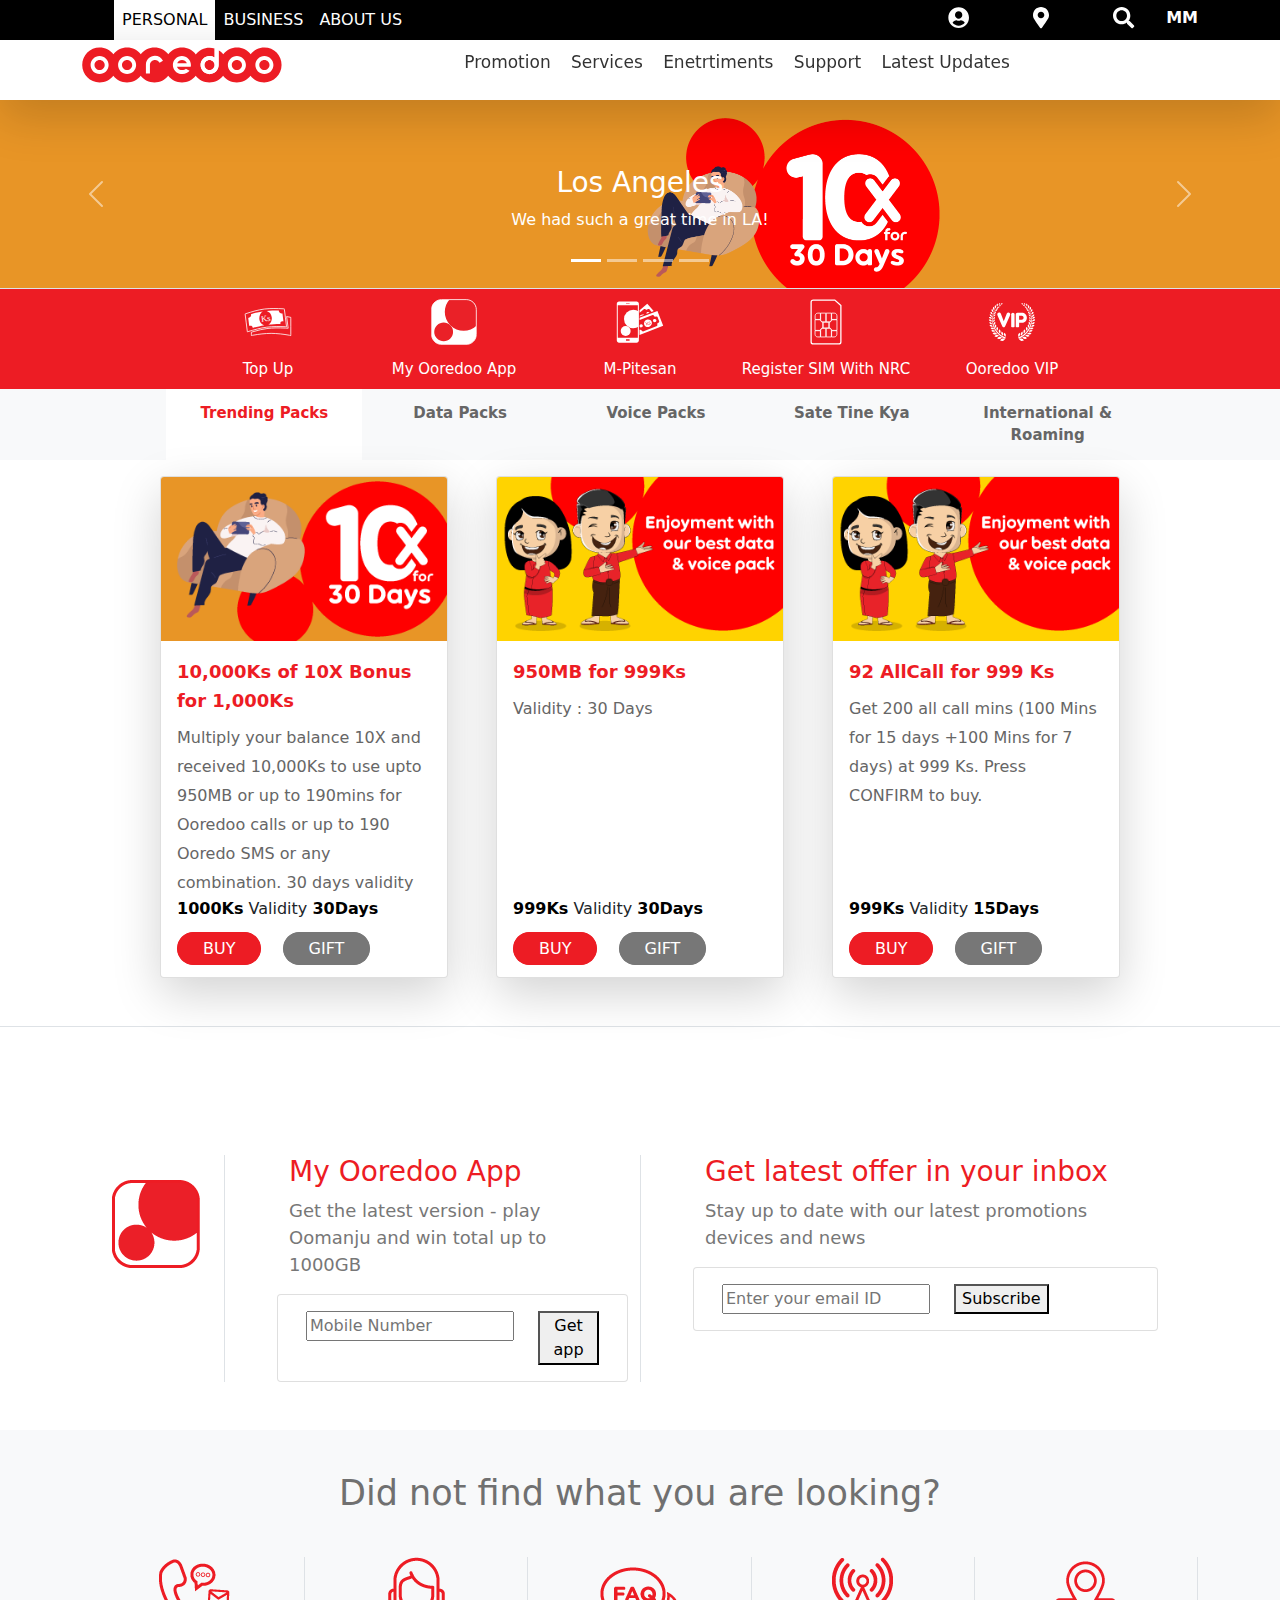
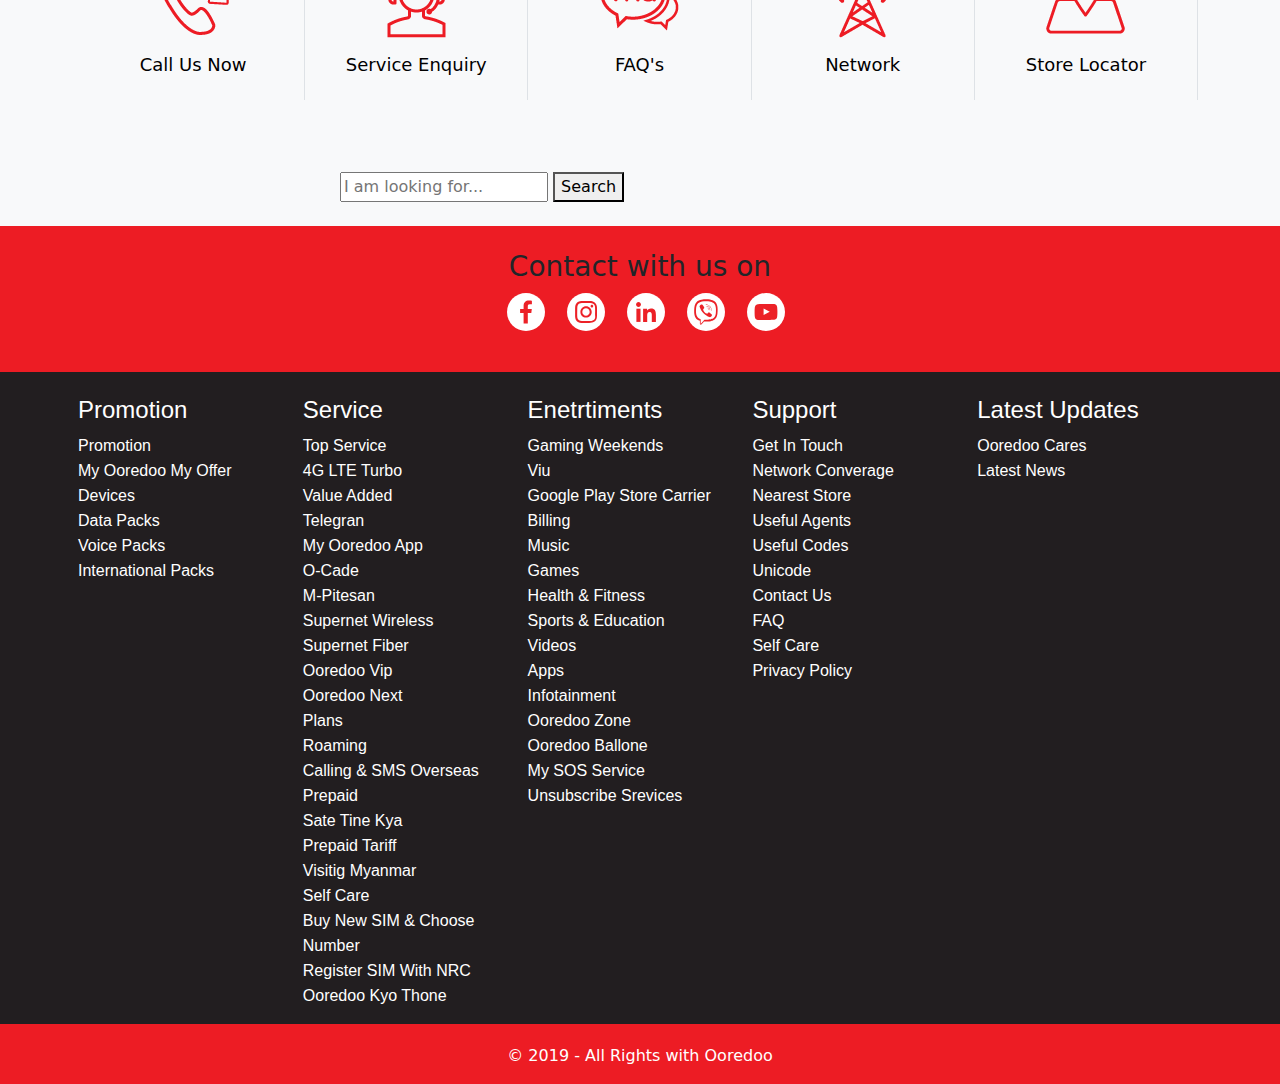
==== html/index.html @ 9fad3181 "first commit" ====
<!DOCTYPE html>
<html lang="en">
  <head>
    <meta charset="UTF-8" />
    <meta http-equiv="X-UA-Compatible" content="IE=edge" />
    <meta name="viewport" content="width=device-width, initial-scale=1.0" />
    <title>OOREDOO WEBSITE</title>
    <link rel="stylesheet" href="../css/reset.css" />
    <link rel="stylesheet" href="../css/bootstrap.css" />
    <link rel="stylesheet" href="../css/style.css" />

    <script src="../js/bootstrap.js"></script>
    <script src="../js/jquery.js"></script>
    <script src="../js/all.js"></script>

    <style>
      .icons {
        padding: 0.4em 2em;
      }
      .logo img {
        margin: 5px 0;
        width: 200px;
        height: 40px;
      }
      .ul {
        display: none;
      }
      .ul div li {
        display: block;
      }
      .ul div div li a {
        display: block;
      }
      .ul div div li a:hover,
      .nav-item a:hover {
        color: #ed1c24;
      }
      /* slideshow */
    </style>
  </head>
  <body>
    <div class="bg-black" style="height: 2.5em">
      <div class="container d-flex">
        <div class="text-uppercase col-md-6">
          <ul class="d-flex">
            <li class="p-2 bg-white">
              <a href="#" class="text-decoration-none text-black">personal</a>
            </li>
            <li class="p-2">
              <a href="#" class="text-decoration-none text-white">business</a>
            </li>
            <li class="p-2">
              <a href="#" class="text-decoration-none text-white">about us</a>
            </li>
          </ul>
        </div>
        <div class="col-md-6 text-uppercase">
          <ul class="d-flex justify-content-end">
            <li class="icons">
              <a href="#"
                ><i class="fas fa-user-circle fa-lg text-white"></i
              ></a>
            </li>
            <li class="icons">
              <a href="#"
                ><i class="fas fa-map-marker-alt fa-lg text-white"></i
              ></a>
            </li>
            <li class="icons">
              <a href="#"><i class="fas fa-search fa-lg text-white"></i></a>
            </li>
            <li style="padding: 0.4em 0">
              <a href="#" class="text-decoration-none text-white fw-bold">MM</a>
            </li>
          </ul>
        </div>
      </div>
    </div>
    <div class="bg-white shadow-lg sticky-top">
      <nav class="container d-flex" style="height: 60px">
        <div class="col-4">
          <a href="#" class="logo"
            ><img src="../images/svg/ooredoologo.svg" alt="logo"
          /></a>
        </div>
        <ul class="nav">
          <li class="nav-item">
            <a href="#">promotion</a>
            <ul class="ul">
              <div class="d-flex">
                <div>
                  <li><a href="#">promotion</a></li>
                  <li><a href="#">my ooredoo my offer</a></li>
                  <li><a href="#">devices</a></li>
                  <li><a href="#">data packs</a></li>
                  <li><a href="#">voice packs</a></li>
                  <li><a href="#">international packs</a></li>
                </div>
              </div>
            </ul>
          </li>
          <li class="nav-item">
            <a href="#">services</a>
            <ul class="ul">
              <div class="d-flex">
                <div>
                  <li><a href="#">top service</a></li>
                  <li><a href="#">4G LTE turbo</a></li>
                  <li><a href="#">value added</a></li>
                  <li><a href="#">telegran</a></li>
                  <li><a href="#">my ooredoo app</a></li>
                  <li><a href="#">o-cade</a></li>
                  <li><a href="#">m-pitesan</a></li>
                  <li><a href="#">supernet wireless</a></li>
                  <li><a href="#">supernet fiber</a></li>
                  <li><a href="#">ooredoo vip</a></li>
                  <li><a href="#">ooredoo next</a></li>
                </div>
                <div>
                  <li><a href="#">plans</a></li>
                  <li><a href="#">roaming</a></li>
                  <li><a href="#">calling & SMS overseas</a></li>
                  <li><a href="#">prepaid</a></li>
                  <li><a href="#">sate tine kya</a></li>
                  <li><a href="#">prepaid tariff</a></li>
                  <li><a href="#">visitig myanmar</a></li>
                </div>
                <div>
                  <li><a href="#">self care</a></li>
                  <li><a href="#">buy new SIM & choose number</a></li>
                  <li><a href="#">register SIM with NRC</a></li>
                  <li><a href="#">ooredoo kyo thone</a></li>
                </div>
              </div>
            </ul>
          </li>
          <li class="nav-item">
            <a href="#">enetrtiments</a>
            <ul class="ul">
              <div class="d-flex">
                <div>
                  <li><a href="#">gaming weekends</a></li>
                  <li><a href="#">viu</a></li>
                  <li><a href="#">google play store carrier billing</a></li>
                  <li><a href="#">music</a></li>
                  <li><a href="#">games</a></li>
                  <li><a href="#">health & fitness</a></li>
                  <li><a href="#">sports & education</a></li>
                  <li><a href="#">videos</a></li>
                  <li><a href="#">apps</a></li>
                  <li><a href="#">infotainment</a></li>
                  <li><a href="#">ooredoo zone</a></li>
                  <li><a href="#">ooredoo ballone</a></li>
                  <li><a href="#">my SOS service</a></li>
                  <li><a href="#">unsubscribe srevices</a></li>
                </div>
              </div>
            </ul>
          </li>
          <li class="nav-item">
            <a href="#">support</a>
            <ul class="ul">
              <div class="d-flex">
                <div>
                  <li><a href="#">get in touch</a></li>
                  <li><a href="#">network converage</a></li>
                  <li><a href="#">nearest store</a></li>
                  <li><a href="#">useful agents</a></li>
                  <li><a href="#">useful codes</a></li>
                  <li><a href="#">unicode</a></li>
                  <li><a href="#">contact us</a></li>
                  <li><a href="#">FAQ</a></li>
                  <li><a href="#">self care</a></li>
                  <li><a href="#">privacy policy</a></li>
                </div>
              </div>
            </ul>
          </li>
          <li class="nav-item">
            <a href="#">latest updates</a>
            <ul class="ul">
              <div class="d-flex">
                <div>
                  <li><a href="#">ooredoo cares</a></li>
                  <li><a href="#">latest news</a></li>
                </div>
              </div>
            </ul>
          </li>
        </ul>
      </nav>
    </div>
    <section>
      <!--  slideshow   -->
      <!-- Carousel -->
      <div id="demo" class="carousel slide" data-bs-ride="carousel">
        <!-- Indicators/dots -->
        <div class="carousel-indicators">
          <button
            type="button"
            data-bs-target="#demo"
            data-bs-slide-to="0"
            class="active"
          ></button>
          <button
            type="button"
            data-bs-target="#demo"
            data-bs-slide-to="1"
          ></button>
          <button
            type="button"
            data-bs-target="#demo"
            data-bs-slide-to="2"
          ></button>
          <button
            type="button"
            data-bs-target="#demo"
            data-bs-slide-to="3"
          ></button>
        </div>

        <!-- The slideshow/carousel -->
        <div class="carousel-inner">
          <div class="carousel-item active">
            <img
              src="../images/img/10x_2560x375.png"
              alt="Los Angeles"
              class="d-block"
              style="width: 100%"
            />
            <div class="carousel-caption">
              <h3>Los Angeles</h3>
              <p>We had such a great time in LA!</p>
            </div>
          </div>
          <div class="carousel-item">
            <img
              src="../images/img/moaoomanji_2560x375.png"
              alt="Chicago"
              class="d-block"
              style="width: 100%"
            />
            <div class="carousel-caption">
              <h3>Chicago</h3>
              <p>Thank you, Chicago!</p>
            </div>
          </div>
          <div class="carousel-item">
            <img
              src="../images/img/OCade_2560x375.png"
              alt="New York"
              class="d-block"
              style="width: 100%"
            />
            <div class="carousel-caption">
              <h3>New York</h3>
              <p>We love the Big Apple!</p>
            </div>
          </div>
          <div class="carousel-item">
            <img
              src="../images/img/oomanji_2560x375.png"
              alt="New York"
              class="d-block"
              style="width: 100%"
            />
            <div class="carousel-caption">
              <h3>New York</h3>
              <p>We love the Big Apple!</p>
            </div>
          </div>
        </div>

        <!-- Left and right controls/icons -->
        <button
          class="carousel-control-prev"
          type="button"
          data-bs-target="#demo"
          data-bs-slide="prev"
        >
          <span class="carousel-control-prev-icon"></span>
        </button>
        <button
          class="carousel-control-next"
          type="button"
          data-bs-target="#demo"
          data-bs-slide="next"
        >
          <span class="carousel-control-next-icon"></span>
        </button>
      </div>

      <!--Service bar-->
      <div
        class="container-fluid py-1 border-top"
        style="background-color: #ed1c24"
      >
        <div class="d-flex container justify-content-center">
          <div class="service_icon p-1 col-2">
            <a href="#"
              ><img src="../images/svg/637045454706531112.svg" alt="" />
              <p>top up</p></a
            >
          </div>
          <div class="service_icon p-1 col-2">
            <a href="#"
              ><img src="../images/svg/ooredoo.svg" alt="" />
              <p>my ooredoo app</p></a
            >
          </div>
          <div class="service_icon p-1 col-2">
            <a href="#"
              ><img src="../images/svg/m-pitesan.svg" alt="" />
              <p>m-pitesan</p></a
            >
          </div>
          <div class="service_icon p-1 col-2">
            <a href="#"
              ><img src="../images/svg/637075325298084700.svg" alt="" />
              <p>register SIM with NRC</p></a
            >
          </div>
          <div class="service_icon p-1 col-2">
            <a href="#"
              ><img src="../images/svg/636888695086915699.svg" alt="" />
              <p>ooredoo VIP</p></a
            >
          </div>
        </div>
      </div>

      <!-- promotion list -->

      <!-- Trending Packs -->

      <div class="container-fluid bg-light promotion_menu">
        <ul class="d-flex justify-content-center">
          <li class="tab" onclick="clickTab(0)">trending packs</li>
          <li class="tab" onclick="clickTab(1)">data packs</li>
          <li class="tab" onclick="clickTab(2)">voice packs</li>
          <li class="tab" onclick="clickTab(3)">sate tine kya</li>
          <li class="tab" onclick="clickTab(4)">international & roaming</li>
        </ul>
      </div>
      <div class="panel panel-width">
        <div class="d-flex justify-content-center">
          <div class="card col shadow-lg me-4">
            <img
              src="../images/img/10000.png"
              class="card-img-top"
              alt="10xpngs"
            />
            <div class="card-body d-flex flex-column">
              <a href="#"
                ><h5 class="card-title">10,000Ks of 10X Bonus for 1,000Ks</h5>
                <p class="card-text">
                  Multiply your balance 10X and received 10,000Ks to use upto
                  950MB or up to 190mins for Ooredoo calls or up to 190 Ooredo
                  SMS or any combination. 30 days validity
                </p></a
              >
              <div class="card-meta mt-auto">
                <div class="validtxt">
                  <label>1000</label><label>Ks</label>
                  Validity
                  <label>30</label><label>Days</label>
                </div>
                <a href="#" class="btn-buy">buy</a>
                <a href="#" class="btn-gift">gift</a>
              </div>
            </div>
          </div>
          <div class="card col shadow-lg mx-4">
            <img
              src="../images/img/enjoy.png"
              alt="enjoy"
              class="card-img-top"
            />
            <div class="card-body d-flex flex-column">
              <a href="#">
                <h5 class="card-title">950MB for 999Ks</h5>
                <p class="card-text">Validity : 30 Days</p>
              </a>
              <div class="card-meta mt-auto">
                <div class="validtxt">
                  <label>999</label><label>Ks</label>
                  Validity
                  <label>30</label><label>Days</label>
                </div>
                <a href="#" class="btn-buy">buy</a>
                <a href="#" class="btn-gift">gift</a>
              </div>
            </div>
          </div>
          <div class="card col shadow-lg ms-4">
            <img
              src="../images/img/enjoy.png"
              alt="enjoy"
              class="card-img-top"
            />
            <div class="card-body d-flex flex-column">
              <a href="#">
                <h5 class="card-title">92 AllCall for 999 Ks</h5>
                <p class="card-text">
                  Get 200 all call mins (100 Mins for 15 days +100 Mins for 7
                  days) at 999 Ks. Press CONFIRM to buy.
                </p>
              </a>
              <div class="card-meta mt-auto">
                <div class="validtxt">
                  <label>999</label><label>Ks</label>
                  Validity
                  <label>15</label><label>Days</label>
                </div>
                <a href="#" class="btn-buy">buy</a>
                <a href="#" class="btn-gift">gift</a>
              </div>
            </div>
          </div>
        </div>
      </div>

      <!-- Data Packs -->

      <div class="panel panel-width">
        <div class="d-flex justify-content-between">
          <div class="card col shadow-lg me-4">
            <div class="card-body d-flex flex-column">
              <a href="#">
                <h5 class="card-title">750 MB for 799 Ks</h5>
                <p class="card-text">
                  Get 750MB Data for 799Ks. Press Confirm to buy.
                </p>
              </a>
              <div class="card-meta mt-auto">
                <div class="validtxt">
                  Validity
                  <label>15</label><label>Days</label>
                </div>
                <a href="#" class="btn-buy">buy</a>
                <a href="#" class="btn-gift">gift</a>
              </div>
              <div class="pricetagcir">
                <div class="pttext"><span>799 Ks</span></div>
              </div>
            </div>
          </div>
          <div class="card col shadow-lg mx-4">
            <div class="card-body d-flex flex-column">
              <a href="#">
                <h5 class="card-title">750 MB + 20 AllCall Mins for 999 Ks</h5>
                <p class="card-text">Validity 30 Days</p>
              </a>
              <div class="card-meta mt-auto">
                <div class="validtxt">
                  Validity
                  <label>30</label><label>Days</label>
                </div>
                <a href="#" class="btn-buy">buy</a>
                <a href="#" class="btn-gift">gift</a>
              </div>
              <div class="pricetagcir">
                <div class="pttext"><span>999 Ks</span></div>
              </div>
            </div>
          </div>
          <div class="card col shadow-lg ms-4">
            <div class="card-body d-flex flex-column">
              <a href="#">
                <h5 class="card-title">7950MB for 999Ks</h5>
                <p class="card-text">Validity : 30 Days</p>
              </a>
              <div class="card-meta mt-auto">
                <div class="validtxt">
                  Validity
                  <label>30</label><label>Days</label>
                </div>
                <a href="#" class="btn-buy">buy</a>
                <a href="#" class="btn-gift">gift</a>
              </div>
              <div class="pricetagcir">
                <div class="pttext"><span>999 Ks</span></div>
              </div>
            </div>
          </div>
        </div>
      </div>

      <!-- Voice Packs -->

      <div class="panel panel-width">
        <div class="d-flex justify-content-between">
          <div class="card col shadow-lg me-4">
            <div class="card-body d-flex flex-column">
              <a href="#">
                <h5 class="card-title">40Ks per min to any country</h5>
                <p class="card-text">40Ks per min to any country</p>
              </a>
              <div class="card-meta mt-auto">
                <div class="validtxt">
                  Validity
                  <label>7</label><label>Days</label>
                </div>
                <a href="#" class="btn-buy">buy</a>
                <a href="#" class="btn-gift">gift</a>
              </div>
              <div class="pricetagcir">
                <div class="pttext"><span>199 Ks</span></div>
              </div>
            </div>
          </div>
          <div class="card col shadow-lg mx-5">
            <div class="card-body d-flex flex-column">
              <a href="#">
                <h5 class="card-title">IDD Call 45Ks/Min, 30Days</h5>
                <p class="card-text">
                  You will activate IDD Call Pack (45Ks/min to Thailand &
                  Bangladesh). Valid for 30 days, Free of charge)
                </p>
              </a>
              <div class="card-meta mt-auto">
                <div class="validtxt">
                  Validity
                  <label>30</label><label>Days</label>
                </div>
                <a href="#" class="btn-buy">buy</a>
                <a href="#" class="btn-gift">gift</a>
              </div>
              <div class="pricetagcir">
                <div class="pttext"><span>0 Ks</span></div>
              </div>
            </div>
          </div>
          <div class="card col shadow-lg ms-4">
            <div class="card-body d-flex flex-column">
              <a href="#">
                <h5 class="card-title">
                  25Ks/Min International Call Pack for 199 Ks
                </h5>
                <p class="card-text">
                  You will activate IDD Call Pack (25Ks/min to China, Malaysia,
                  India, Singapore, USA Canada, South Korea, Japan and
                  Australia).Valid for 7 days, charged 199Ks.
                </p>
              </a>
              <div class="card-meta mt-auto">
                <div class="validtxt">
                  Validity
                  <label>7</label><label>Days</label>
                </div>
                <a href="#" class="btn-buy">buy</a>
                <a href="#" class="btn-gift">gift</a>
              </div>
              <div class="pricetagcir">
                <div class="pttext"><span>199 Ks</span></div>
              </div>
            </div>
          </div>
        </div>
      </div>

      <!-- Sate Tine Kya -->

      <div class="panel">
        <img src="../images/img/moaoomanji_500x200.png" alt="" />
      </div>

      <!-- International & Romaing -->

      <div class="panel panel-width">
        <div class="d-flex justify-content-between">
          <div class="card col shadow-lg">
            <div class="card-body d-flex flex-column">
              <a href="#">
                <h5 class="card-title">IDD Call 45Ks/Min, 30Days</h5>
                <p class="card-text">
                  You will activate IDD Call Pack (45Ks/min to Thailand &
                  Bangladesh). Valid for 30 days, Free of charge
                </p>
              </a>
              <div class="card-meta mt-auto">
                <div class="validtxt">
                  Validity
                  <label>30</label><label>Days</label>
                </div>
                <a href="#" class="btn-buy">buy</a>
                <a href="#" class="btn-gift">gift</a>
              </div>
              <div class="pricetagcir">
                <div class="pttext"><span>0 Ks</span></div>
              </div>
            </div>
          </div>
        </div>
      </div>

      <!-- Ooredoo App -->

      <div class="border-top">
        <div style="height: 5em"></div>
        <div class="container-fluid py-5">
          <div class="container d-flex px-3 ooredoo-app">
            <div class="col-6">
              <div class="d-flex pe-4">
                <div class="my-4 px-4">
                  <img src="../images/img/ooredoo app.png" alt="app logo" />
                </div>
                <div class="ps-3 border-start">
                  <div class="ms-5">
                    <h4>My Ooredoo App</h4>
                    <p>
                      Get the latest version - play Oomanju and win total up to
                      1000GB
                    </p>
                    <div class="row">
                      <form class="card">
                        <div class="card-body row justify-content-center">
                          <div class="col">
                            <input
                              type="text"
                              name="mobile"
                              placeholder="Mobile Number"
                            />
                          </div>
                          <div class="col">
                            <button>Get app</button>
                          </div>
                        </div>
                      </form>
                    </div>
                  </div>
                </div>
              </div>
            </div>
            <div class="col-6 border-start">
              <div class="ps-5 ms-3 me-5 d-flex flex-column">
                <h4>Get latest offer in your inbox</h4>
                <p>
                  Stay up to date with our latest promotions devices and news
                </p>
                <div class="row justify-content-center mt-auto">
                  <form class="card">
                    <div class="card-body row justify-content-center">
                      <div class="col">
                        <input
                          type="text"
                          name="mobile"
                          placeholder="Enter your email ID"
                        />
                      </div>
                      <div class="col">
                        <button>Subscribe</button>
                      </div>
                    </div>
                  </form>
                </div>
              </div>
            </div>
          </div>
        </div>
      </div>

      <!-- service section -->

      <div class="px-4 bg-light">
        <div class="container py-5 service-section">
          <h1 class="text-center mb-5">Did not find what you are looking?</h1>
          <div class="d-flex">
            <div class="col">
              <div class="border-end">
                <img
                  src="../images/img/call us now.png"
                  class="mx-auto d-block"
                  alt="Call Us Now"
                />
                <div class="card-body">
                  <h5 class="text-center">Call Us Now</h5>
                </div>
              </div>
            </div>
            <div class="col">
              <div class="border-end">
                <img
                  src="../images/img/service enquiry.png"
                  class="mx-auto d-block"
                  alt="Service Enquiry"
                />
                <div class="card-body">
                  <h5 class="text-center">Service Enquiry</h5>
                </div>
              </div>
            </div>
            <div class="col">
              <div class="border-end">
                <img
                  src="../images/img/faq.png"
                  class="mx-auto d-block"
                  alt="FAQ's"
                />
                <div class="card-body">
                  <h5 class="text-center">FAQ's</h5>
                </div>
              </div>
            </div>
            <div class="col">
              <div class="border-end">
                <img
                  src="../images/img/network.png"
                  class="mx-auto d-block"
                  alt="Network"
                />
                <div class="card-body">
                  <h5 class="text-center">Network</h5>
                </div>
              </div>
            </div>
            <div class="col">
              <div class="border-end">
                <img
                  src="../images/img/store locator.png"
                  class="mx-auto d-block"
                  alt="Store Locator"
                />
                <div class="card-body">
                  <h5 class="text-center">Store Locator</h5>
                </div>
              </div>
            </div>
          </div>
        </div>
        <div class="py-4">
          <div class="px-2 mx-auto w-50">
            <input type="text" name="text" placeholder="I am looking for..." />
            <button>Search</button>
          </div>
        </div>
      </div>

      <!-- social media -->

      <div class="py-4" style="background-color: #ed1c24">
        <div class="container px-2">
          <h3 class="text-center">Contact with us on</h3>
          <div class="text-center">
            <ul class="social-icon d-flex justify-content-center">
              <li>
                <a href="#"><img src="../images/svg/facebook.svg" alt="" /></a>
              </li>
              <li>
                <a href="#"><img src="../images/svg/instgram.svg" alt="" /></a>
              </li>
              <li>
                <a href="#"><img src="../images/svg/linkedin.svg" alt="" /></a>
              </li>
              <li>
                <a href="#"><img src="../images/svg/viber.svg" alt="" /></a>
              </li>
              <li>
                <a href="#"><img src="../images/svg/youtube.svg" alt="" /></a>
              </li>
            </ul>
          </div>
        </div>
      </div>

      <!-- footer menu -->

      <div class="pt-4" style="background-color: #221e20; color: #fff">
        <div class="container px-2 d-flex flex-wrap">
          <div class="col">
            <div class="detail">
              <h4>Promotion</h4>
              <ul>
                <li><a href="#">promotion</a></li>
                <li><a href="#">my ooredoo my offer</a></li>
                <li><a href="#">devices</a></li>
                <li><a href="#">data packs</a></li>
                <li><a href="#">voice packs</a></li>
                <li><a href="#">international packs</a></li>
              </ul>
            </div>
          </div>
          <div class="col">
            <div class="detail">
              <h4>Service</h4>
              <ul>
                <li><a href="#">top service</a></li>
                <li><a href="#">4G LTE turbo</a></li>
                <li><a href="#">value added</a></li>
                <li><a href="#">telegran</a></li>
                <li><a href="#">my ooredoo app</a></li>
                <li><a href="#">o-cade</a></li>
                <li><a href="#">m-pitesan</a></li>
                <li><a href="#">supernet wireless</a></li>
                <li><a href="#">supernet fiber</a></li>
                <li><a href="#">ooredoo vip</a></li>
                <li><a href="#">ooredoo next</a></li>
                <li><a href="#">plans</a></li>
                <li><a href="#">roaming</a></li>
                <li><a href="#">calling & SMS overseas</a></li>
                <li><a href="#">prepaid</a></li>
                <li><a href="#">sate tine kya</a></li>
                <li><a href="#">prepaid tariff</a></li>
                <li><a href="#">visitig myanmar</a></li>
                <li><a href="#">self care</a></li>
                <li><a href="#">buy new SIM & choose number</a></li>
                <li><a href="#">register SIM with NRC</a></li>
                <li><a href="#">ooredoo kyo thone</a></li>
              </ul>
            </div>
          </div>
          <div class="col">
            <div class="detail">
              <h4>Enetrtiments</h4>
              <ul>
                <li><a href="#">gaming weekends</a></li>
                <li><a href="#">viu</a></li>
                <li><a href="#">google play store carrier billing</a></li>
                <li><a href="#">music</a></li>
                <li><a href="#">games</a></li>
                <li><a href="#">health & fitness</a></li>
                <li><a href="#">sports & education</a></li>
                <li><a href="#">videos</a></li>
                <li><a href="#">apps</a></li>
                <li><a href="#">infotainment</a></li>
                <li><a href="#">ooredoo zone</a></li>
                <li><a href="#">ooredoo ballone</a></li>
                <li><a href="#">my SOS service</a></li>
                <li><a href="#">unsubscribe srevices</a></li>
              </ul>
            </div>
          </div>
          <div class="col">
            <div class="detail">
              <h4>Support</h4>
              <ul>
                <li><a href="#">get in touch</a></li>
                <li><a href="#">network converage</a></li>
                <li><a href="#">nearest store</a></li>
                <li><a href="#">useful agents</a></li>
                <li><a href="#">useful codes</a></li>
                <li><a href="#">unicode</a></li>
                <li><a href="#">contact us</a></li>
                <li><a href="#">FAQ</a></li>
                <li><a href="#">self care</a></li>
                <li><a href="#">privacy policy</a></li>
              </ul>
            </div>
          </div>
          <div class="col">
            <div class="detail">
              <h4>Latest Updates</h4>
              <ul>
                <li><a href="#">ooredoo cares</a></li>
                <li><a href="#">latest news</a></li>
              </ul>
            </div>
          </div>
        </div>
      </div>
    </section>

    <!-- Footer section -->

    <footer class="d-flex justify-content-center">
      <p class="text-white align-self-end">© 2019 - All Rights with Ooredoo</p>
    </footer>

    <script>
      // Dropdown
      $(".nav-item").hover(
        function () {
          $("ul", this).stop().slideDown();
        },
        function () {
          $("ul", this).stop().slideUp();
        }
      );
      // Promotion section
      var tabs = document.getElementsByClassName("tab");
      var panels = document.getElementsByClassName("panel");
      var i;
      clickTab(0);
      function clickTab(n) {
        for (i = 0; i < panels.length; i++) {
          panels[i].style.display = "none";
        }
        for (i = 0; i < tabs.length; i++) {
          tabs[i].className = tabs[i].className.replace(" active", "");
        }
        panels[n].style.display = "block";
        tabs[n].className += " active";
      }
    </script>
  </body>
</html>
---- css/style.css ----
.hov_color_gray:hover {
  color: gray;
}
.nav-item {
  text-transform: capitalize;
  padding: 0.6em;
  font-weight: 500;
  font-size: 17px;
}
.nav-item a {
  text-decoration: none;
  color: #333;
}
.nav-item ul {
  position: absolute;
  background-color: #f2f4f7;
  min-width: 500px;
  box-shadow: 0px 8px 16px 0px rgba(0, 0, 0, 0.2);
  z-index: 1;
  margin: 0.9em 0 0 -0.5em;
}

/* service bar */

.service_icon {
  border: 1px solid transparent;
}
.service_icon:hover {
  border: 1px solid #fff;
}
.service_icon a {
  text-decoration: none;
}
.service_icon a img {
  display: block;
  height: 3em;
  width: 50%;
  margin: 0 auto;
}
.service_icon a p {
  text-align: center;
  color: #fff;
  text-transform: capitalize;
  font-weight: 400;
  font-size: 15px;
  line-height: 22px;
  padding-top: 0.8em;
  margin-bottom: 0;
}
/* promotion List */
.promotion_menu ul li {
  color: #666;
  text-transform: capitalize;
  font-weight: 700;
  font-size: 15px;
  line-height: 22px;
  width: 16%;
  padding: 0.9em 1em;
  text-align: center;
}
.promotion_menu ul li:hover,
.active {
  background-color: white;
  color: #ed1c24 !important;
}

.panel {
  min-height: 30rem;
  padding-bottom: 3rem;
}
.panel a {
  text-decoration: none;
}
.panel h5 {
  color: #ed1c24;
  font-weight: 700;
  line-height: 29px;
  font-size: 18px;
}
.panel p {
  color: #666;
  line-height: 29px;
  font-weight: 400;
  font-size: 16px;
}
.panel-width {
  width: 75%;
  margin: 0 auto;
}
.card-meta {
  margin-top: 10px;
}
.validtxt {
  padding-bottom: 1em;
}
.validtxt label {
  color: #000;
  font-weight: 700;
  font-size: 16px;
  line-height: 22px;
}
.btn-buy,
.btn-gift {
  text-transform: uppercase;
  color: #fff;
  font-weight: 500;
  padding: 6px 25px;
  border: 1px solid;
  border-radius: 1.1rem;
}
.btn-buy {
  background-color: #ed1c24;
  border-color: #ed1c24;
  margin-right: 1em;
}
.btn-gift {
  background-color: #777;
  border-color: #777;
}
.btn-buy:hover {
  background-color: #fff;
  color: #ed1c24;
}
.btn-gift:hover {
  background-color: #fff;
  color: #777;
}
.pricetagcir {
  position: absolute;
  bottom: -45px;
  right: -35px;
  width: 140px;
  height: 140px;
  color: rgb(237, 28, 36);
  background: rgb(237, 28, 36);
  border-radius: 100%;
}
.pricetagcir .pttext {
  position: relative;
  bottom: -45px;
  right: -18px;
  width: 90px;
  height: 30px;
  text-align: right;
  color: rgb(255, 255, 255);
  padding-right: 10px;
  font-size: 18px;
  white-space: nowrap;
  text-overflow: ellipsis;
  border-width: 0px;
  border-style: solid;
  border-color: red;
  border-image: initial;
  overflow: hidden;
}

/* ooredoo app */

.ooredoo-app h4 {
  color: #ed1c24;
  font-weight: 500;
  font-size: 28px;
  line-height: 34px;
}
.ooredoo-app p {
  color: #777;
  font-weight: 400;
  font-size: 18px;
}

/* service section "did not find what your looking" */
.service-section h1 {
  color: #707070;
  font-weight: 500;
  font-size: 35px;
  line-height: 31px;
}
.service-section h5 {
  color: #000;
  font-size: 18px;
  font-weight: 500;
  line-height: 22px;
}

/* social media icon */

.service_icon li {
}
.social-icon li a img {
  width: 40px;
  height: 40px;
  margin-right: 20px;
}

/* Details section */
.detail {
  font-family: noto_sansregular, Arial, Helvetica, sans-serif;
}
.detail ul {
  padding-left: 0;
  font-weight: 600;
}
.detail ul li a {
  font-weight: 100;
  text-decoration: none;
  color: #fff;
  text-transform: capitalize;
  line-height: 25px;
}

/* Footer */

footer {
  background-color: #ed1c24;
  height: 60px;
}
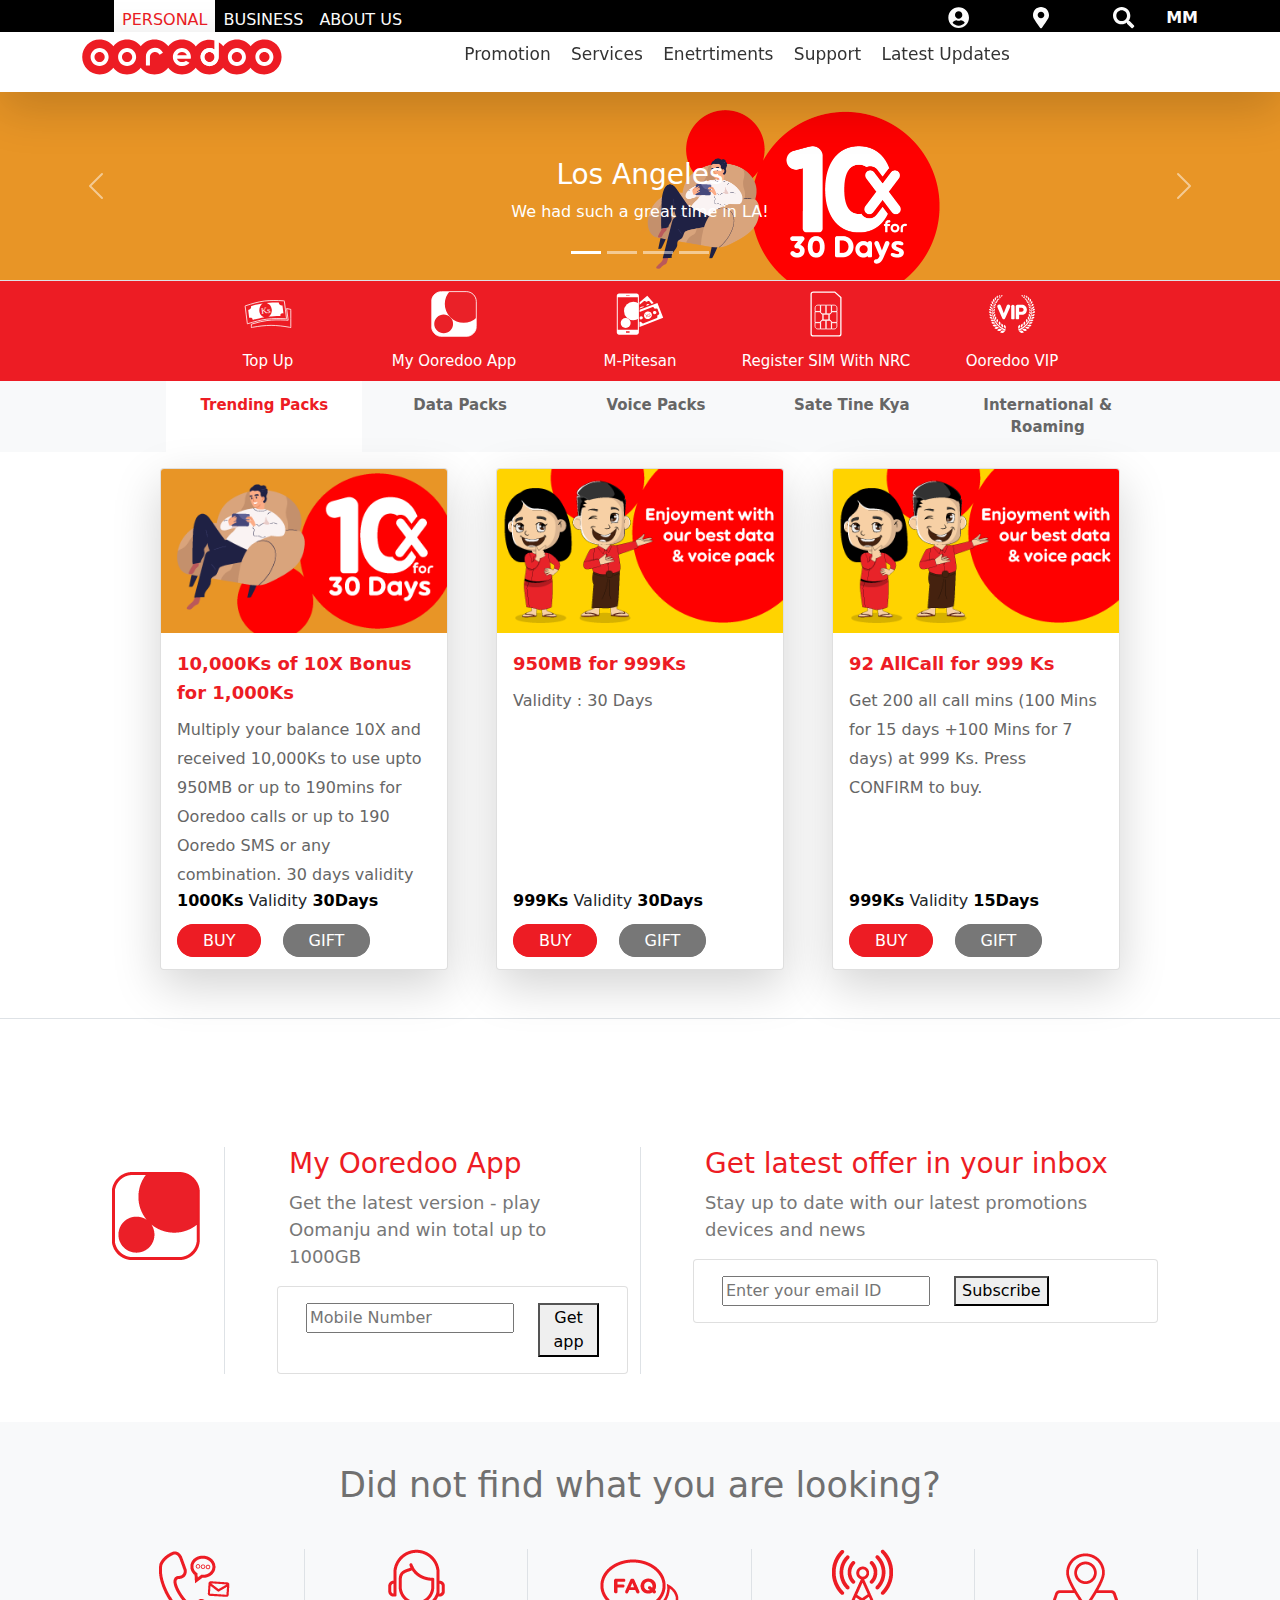
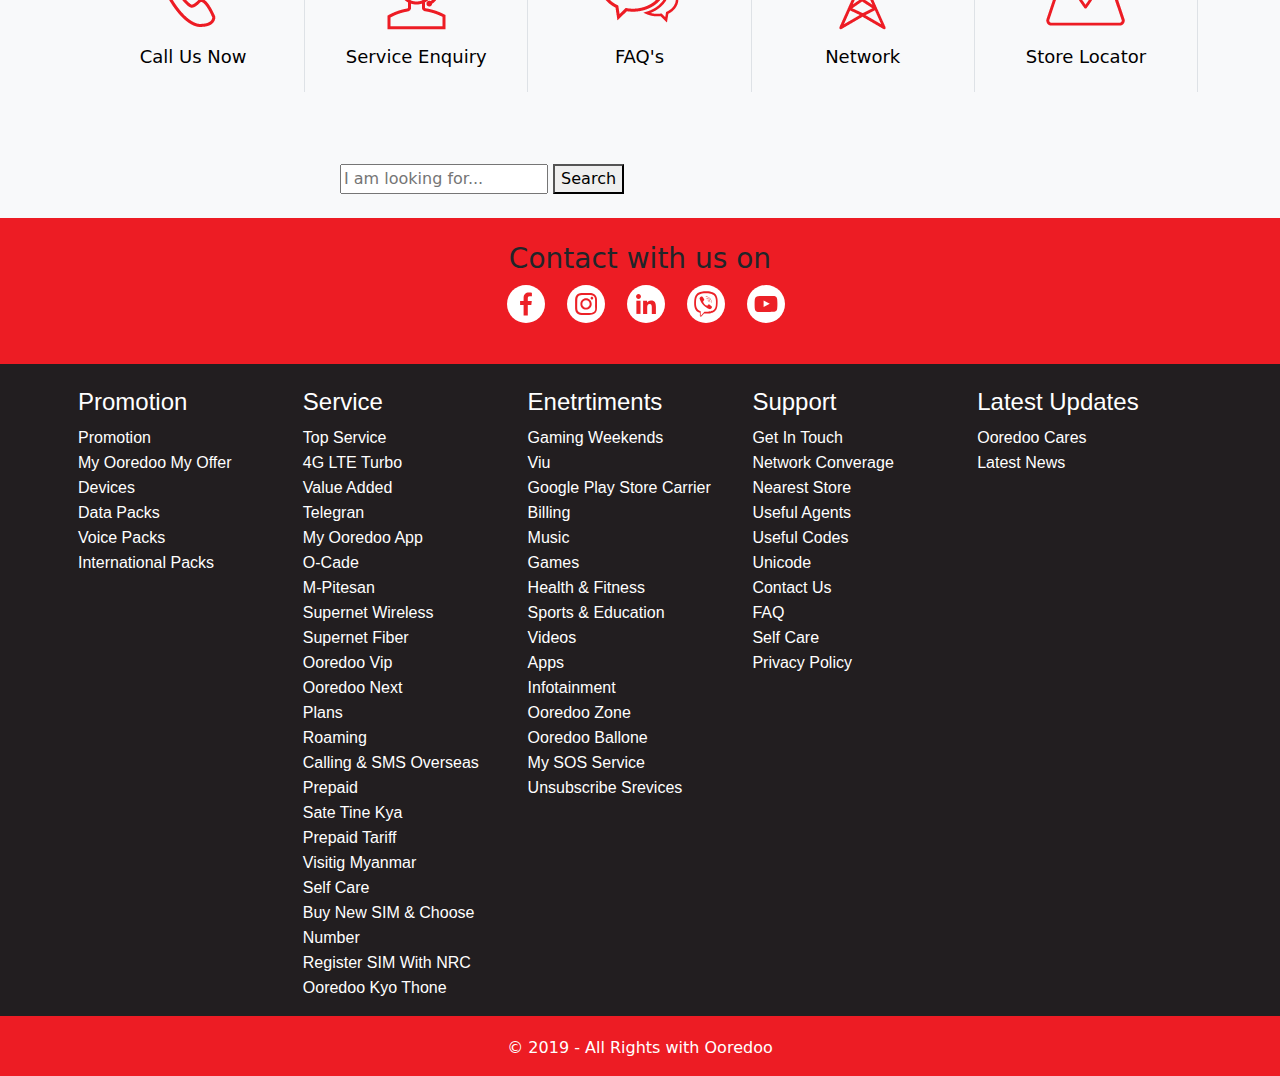
==== commit 44c60e2f: "three main page finished" ====
--- a/html/index.html
+++ b/html/index.html
@@ -8,49 +8,34 @@
     <link rel="stylesheet" href="../css/reset.css" />
     <link rel="stylesheet" href="../css/bootstrap.css" />
     <link rel="stylesheet" href="../css/style.css" />
-
-    <script src="../js/bootstrap.js"></script>
-    <script src="../js/jquery.js"></script>
-    <script src="../js/all.js"></script>
-
-    <style>
-      .icons {
-        padding: 0.4em 2em;
-      }
-      .logo img {
-        margin: 5px 0;
-        width: 200px;
-        height: 40px;
-      }
-      .ul {
-        display: none;
-      }
-      .ul div li {
-        display: block;
-      }
-      .ul div div li a {
-        display: block;
-      }
-      .ul div div li a:hover,
-      .nav-item a:hover {
-        color: #ed1c24;
-      }
-      /* slideshow */
-    </style>
+    <link rel="stylesheet" href="../css/index.css" />
   </head>
   <body>
-    <div class="bg-black" style="height: 2.5em">
+    <div class="bg-black" style="height: 2em">
       <div class="container d-flex">
         <div class="text-uppercase col-md-6">
           <ul class="d-flex">
             <li class="p-2 bg-white">
-              <a href="#" class="text-decoration-none text-black">personal</a>
+              <a
+                href="index.html"
+                class="text-decoration-none"
+                style="color: #ed1c24"
+                >personal</a
+              >
             </li>
             <li class="p-2">
-              <a href="#" class="text-decoration-none text-white">business</a>
+              <a
+                href="bussiness.html"
+                class="text-decoration-none text-white main-menu"
+                >business</a
+              >
             </li>
             <li class="p-2">
-              <a href="#" class="text-decoration-none text-white">about us</a>
+              <a
+                href="about.html"
+                class="text-decoration-none text-white main-menu"
+                >about us</a
+              >
             </li>
           </ul>
         </div>
@@ -866,31 +851,9 @@
       <p class="text-white align-self-end">© 2019 - All Rights with Ooredoo</p>
     </footer>
 
-    <script>
-      // Dropdown
-      $(".nav-item").hover(
-        function () {
-          $("ul", this).stop().slideDown();
-        },
-        function () {
-          $("ul", this).stop().slideUp();
-        }
-      );
-      // Promotion section
-      var tabs = document.getElementsByClassName("tab");
-      var panels = document.getElementsByClassName("panel");
-      var i;
-      clickTab(0);
-      function clickTab(n) {
-        for (i = 0; i < panels.length; i++) {
-          panels[i].style.display = "none";
-        }
-        for (i = 0; i < tabs.length; i++) {
-          tabs[i].className = tabs[i].className.replace(" active", "");
-        }
-        panels[n].style.display = "block";
-        tabs[n].className += " active";
-      }
-    </script>
+    <script src="../js/bootstrap.js"></script>
+    <script src="../js/jquery.js"></script>
+    <script src="../js/all.js"></script>
+    <script src="../js/index.js"></script>
   </body>
 </html>
--- a/css/style.css
+++ b/css/style.css
@@ -1,6 +1,40 @@
-.hov_color_gray:hover {
-  color: gray;
-}
+/* main-menu */
+
+.main-menu:hover {
+  color: #ed1c24;
+  /* font-size: 30px; */
+}
+/* nav section */
+/* nav logo */
+
+.icons {
+  padding: 0.4em 2em;
+}
+.logo img {
+  margin: 5px 0;
+  width: 200px;
+  height: 40px;
+}
+
+/* nav dropdown */
+
+.ul {
+  display: none;
+}
+.ul div li {
+  display: block;
+}
+.ul div div li a {
+  display: block;
+}
+.ul div div li a:hover,
+.nav-item a:hover {
+  color: #ed1c24;
+}
+.ul h5 {
+  color: #ed1c24;
+}
+
 .nav-item {
   text-transform: capitalize;
   padding: 0.6em;
@@ -57,11 +91,6 @@
   width: 16%;
   padding: 0.9em 1em;
   text-align: center;
-}
-.promotion_menu ul li:hover,
-.active {
-  background-color: white;
-  color: #ed1c24 !important;
 }
 
 .panel {
@@ -184,8 +213,6 @@
 
 /* social media icon */
 
-.service_icon li {
-}
 .social-icon li a img {
   width: 40px;
   height: 40px;
@@ -200,6 +227,9 @@
   padding-left: 0;
   font-weight: 600;
 }
+.detail h4 {
+  text-transform: capitalize;
+}
 .detail ul li a {
   font-weight: 100;
   text-decoration: none;
@@ -214,3 +244,7 @@
   background-color: #ed1c24;
   height: 60px;
 }
+
+.text-ooredoo {
+  color: #ed1c24;
+}
--- a/css/index.css
+++ b/css/index.css
@@ -0,0 +1,5 @@
+.promotion_menu ul li:hover,
+.active {
+  background-color: white;
+  color: #ed1c24 !important;
+}
